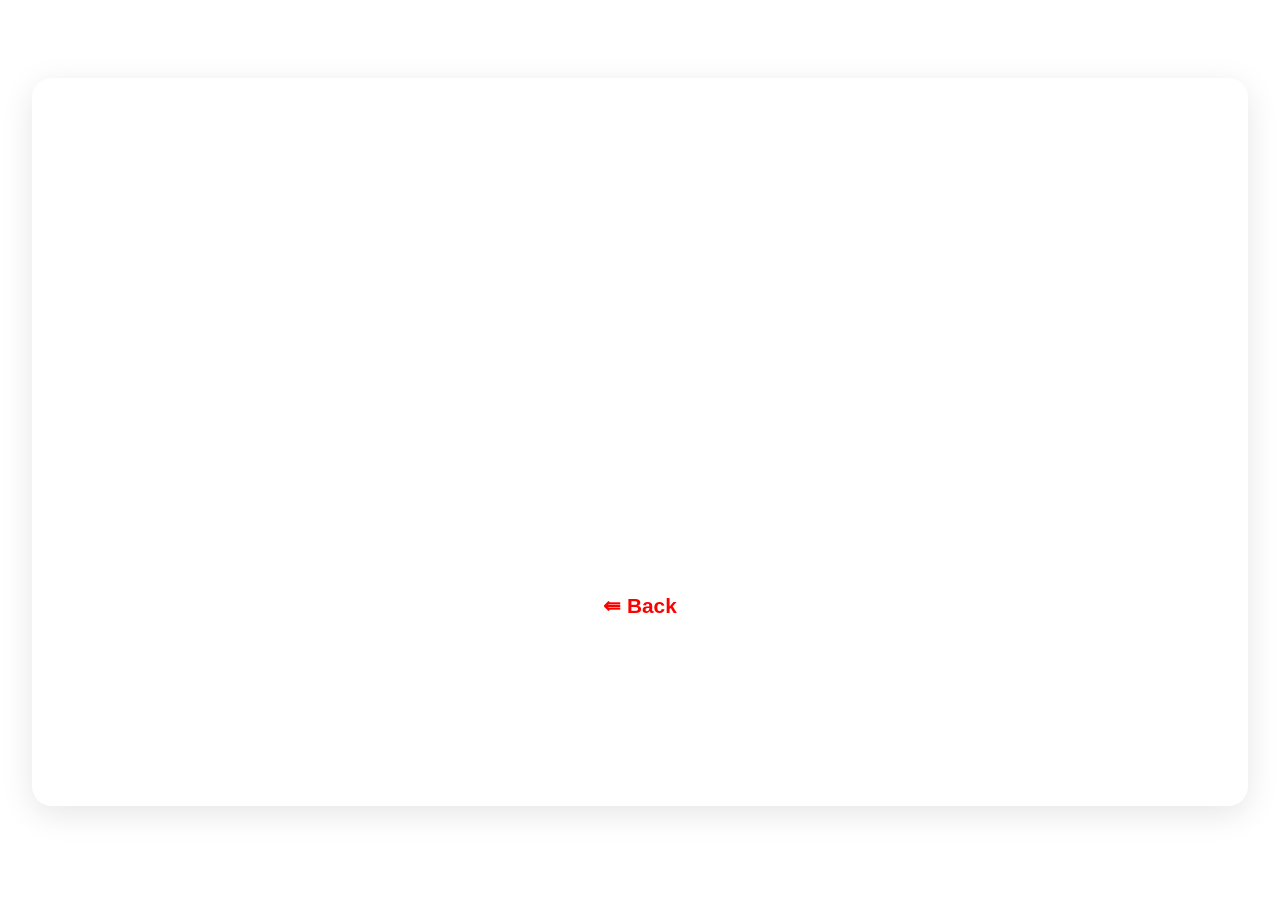
==== pages/about.html @ 546a97f0 "first commi" ====
<!doctype html>
<html lang="en">
  <head>
    <meta charset="UTF-8" />
    <meta name="viewport" content="width=device-width, initial-scale=1.0" />
    <title>About Us</title>
    <link rel="stylesheet" href="../css/pages.css" />
  </head>
  <body>
    <header class="page-header">
      <div class="padpart">
        <h1>About Our School</h1>
        <p>
          We are committed to raising future leaders through quality education,
          strong values, and a nurturing environment.
        </p>
        <p>
          City of Champions Academy is a forward-thinking institution dedicated
          to nurturing young minds and building future leaders. <p> Our school
          provides a safe, inclusive, and stimulating environment where every
          child is encouraged to explore their potential academically, socially,
          and morally. With a strong commitment to excellence, we combine a
          well-structured curriculum with modern teaching methods to ensure that
          our pupils receive a balanced and high-quality education.</p> <p>Beyond
          academics, we focus on character development, creativity, and
          discipline, equipping our students with the confidence and skills
          needed to succeed in an ever-changing world. At City of Champions
          Academy, we believe that every child is unique, and we are passionate
          about guiding each one towards a bright and successful future.
        </p>
        <div class="return-btn">
          <a href="#" onclick="history.back()"> &lAarr; Back </a>
        </div>
      </div>
    </header>
  </body>
</html>
---- css/pages.css ----
body {
  display: flex;
  flex-direction: column;
  margin: 0;
}

.page-header {
  display: flex;
  flex-direction: column;
  margin: 0;
  background: url("../images/books.jpg") center/cover no-repeat;
  justify-content: center;
  padding: 2rem;
  height: 91vh;
}

.padpart {
  background: linear-gradient(#aca696, rgb(36, 45, 66));
  padding: 3rem;
  border-radius: 2rem;
  height: 70vh;
  justify-content: center;
  align-items: center;
  justify-items: center;
  z-index: 1;
  animation: fadeInUp 1s ease-out;
  background: rgba(255, 255, 255, 0.1);
  backdrop-filter: blur(7px);
  border-radius: 20px;
  border: 1px solid rgba(255, 255, 255, 0.2);
  box-shadow: 0 8px 32px rgba(0, 0, 0, 0.1);
}

/*HEADER*/
.page-header1 {
  background-color: #182848;
  color: white;
  text-align: center;
  padding: 3rem 1rem;
  height: 90vh;
}
.page-header h1 {
  margin-bottom: 0.8rem;
  margin-top: 8rem;
  font-size: 3rem;
  font-family: "Franklin Gothic Medium", "Arial Narrow", Arial, sans-serif;
  color: rgb(255, 255, 255);
}

.page-header p {
  font-family: Verdana, Geneva, Tahoma, sans-serif;
  margin-bottom: 0;
  font-size: 1.2rem;
  color: white;
}

.page-content {
  max-width: 900px;
  margin: 2rem auto;
  padding: 1.5rem;
  background: white;
  border-raius: 10px;
  line-height: 1.6;
  box-shadow: 0 4px 10px rgba(0, 0, 0, 0.1);
}

.return-btn {
  display: flex;
  justify-items: center;
  justify-content: center;
  align-items: center;
  margin-top: 2rem;
}

.return-btn a {
  text-decoration: none;
  color: #ff0000;
  font-size: 1.3rem;
  font-family: "Franklin Gothic Medium", "Arial Narrow", Arial, sans-serif;
  font-weight: bold;
}
.return-btn a:hover {
  color: #3f4e61;
}

/*
:root {
  --primary: #1e3a8a;
  --secondary: #0ea5e9;
  --light: #f8fafc;
  --dark: #0f172a;
  --text: #334155;
}

* {
  margin: 0;
  padding: 0;
  box-sizing: border-box;
  font-family: "Segoe UI", sans-serif;
}


/* HEADER 
.header {
  background: white;
  padding: 1rem 3rem;
  box-shadow: 0 2px 10px rgba(0,0,0,0.05);
  display: flex;
  justify-content: space-between;
  align-items: center;
}

.header h1 {
  color: var(--primary);
}

.nav a {
  margin-left: 20px;
  text-decoration: none;
  color: var(--dark);
  font-weight: 500;
}

/* PAGE CONTAINER 
.page {
  max-width: 1000px;
  margin: 4rem auto;
  padding: 2rem;
  background: white;
  border-radius: 15px;
  box-shadow: 0 10px 30px rgba(0,0,0,0.08);
  text-align: center;
}

/* TITLES 
.page h2 {
  color: var(--primary);
  margin-bottom: 1rem;
}

.page p {
  line-height: 1.7;
  margin-bottom: 1rem;
}

/* BUTTON */
.btn {
  display: inline-block;
  margin-top: 1rem;
  padding: 10px 20px;
  background: var(--secondary);
  color: white;
  border-radius: 8px;
  text-decoration: none;
}

/* GRID (for pages like gallery/classes) */
.grid {
  display: grid;
  grid-template-columns: repeat(auto-fit, minmax(220px, 1fr));
  gap: 20px;
  margin-top: 2rem;
  color: black;
}

.card {
  background: #f1f5f9;
  padding: 20px;
  border-radius: 10px;
}

/* EVENTS PAGE */
.sch-events {
  display: flex;
  flex-direction: column;
  justify-content: center;
  align-items: center;
  padding: 2rem;
  background-color: #182848;
}

.page-header2 h1 {
  margin-bottom: 0;
  font-size: 3rem;
  font-family: "Franklin Gothic Medium", "Arial Narrow", Arial, sans-serif;
  color: rgb(241, 241, 241);
}

.page-header2 p {
  font-family: Verdana, Geneva, Tahoma, sans-serif;
  margin-top: 0;
  margin-bottom: 2rem;
  font-size: 1.2rem;
  color: white;
}

.events-container {
  max-width: 900px;
  margin: auto;
  display: grid;
  gap: 1.5rem;
}

/* EVENT CARD */
.event-card {
  display: flex;
  background: rgba(255, 255, 255, 0.9);
  border-radius: 12px;
  overflow: hidden;
  box-shadow: 0 4px 15px rgba(0, 0, 0, 0.2);
  transition: transform 0.3s;
}

.event-card:hover {
  transform: translateY(-5px);
}

/* DATE BOX */
.event-date {
  background: #4a94bd;
  color: white;
  padding: 1.5rem;
  text-align: center;
  min-width: 80px;
}

.event-date h2 {
  margin: 0;
  font-size: 2rem;
}

.event-date span {
  font-size: 1rem;
}

/* EVENT INFO */
.event-info {
  padding: 1.5rem;
}

.event-info h3 {
  margin-top: 0;
  color: #333;
  font-family: "Franklin Gothic Medium", "Arial Narrow", Arial, sans-serif;
}

.event-info p {
  color: #555;
  margin: 0.5rem 0;
  font-family: "Franklin Gothic Medium", "Arial Narrow", Arial, sans-serif;
}

.event-time {
  font-size: 0.9rem;
  color: #4a94bd;
  font-weight: bold;
}
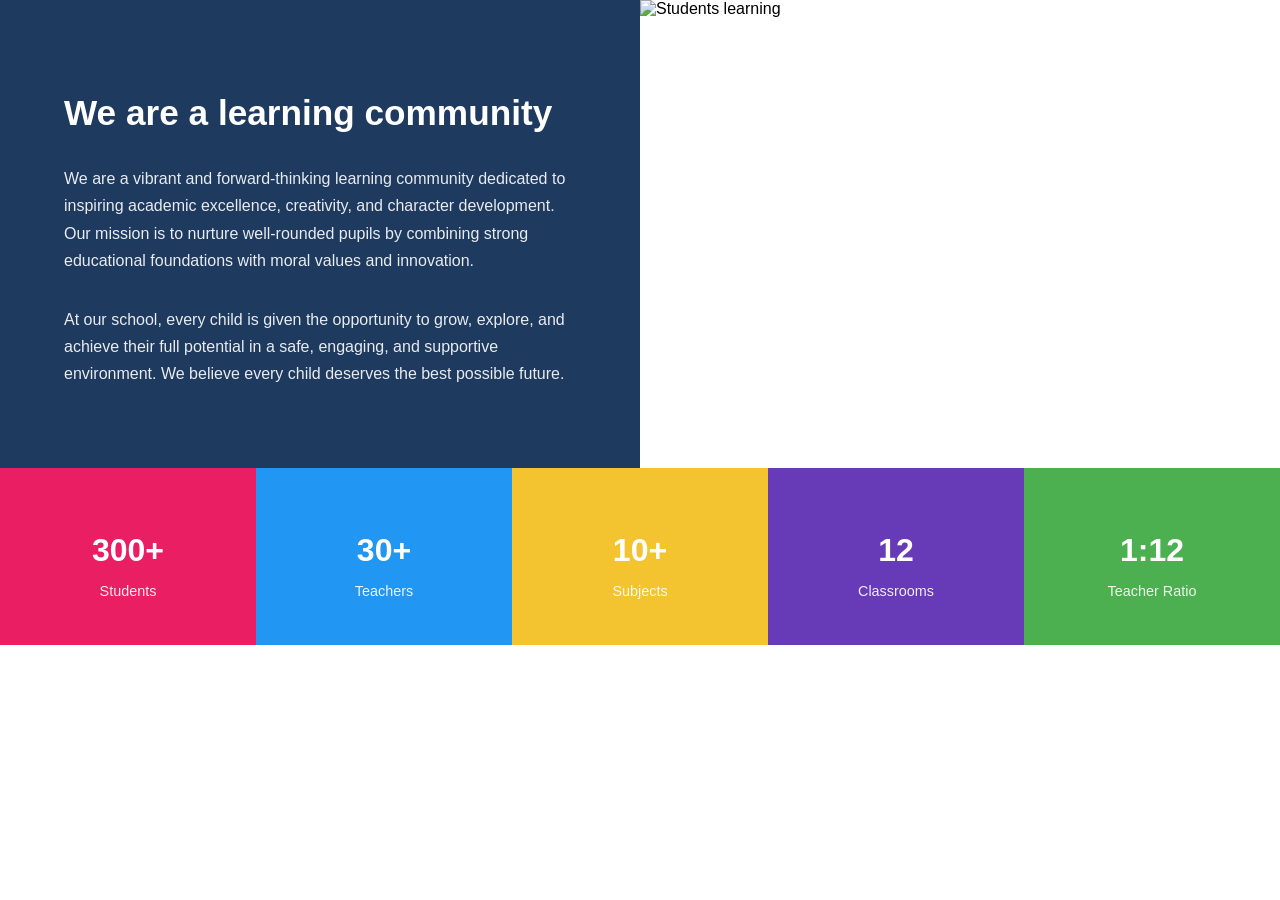
==== commit 8c883d42: "My school project" ====
--- a/pages/about.html
+++ b/pages/about.html
@@ -7,31 +7,65 @@
     <link rel="stylesheet" href="../css/pages.css" />
   </head>
   <body>
-    <header class="page-header">
-      <div class="padpart">
-        <h1>About Our School</h1>
-        <p>
-          We are committed to raising future leaders through quality education,
-          strong values, and a nurturing environment.
-        </p>
-        <p>
-          City of Champions Academy is a forward-thinking institution dedicated
-          to nurturing young minds and building future leaders. <p> Our school
-          provides a safe, inclusive, and stimulating environment where every
-          child is encouraged to explore their potential academically, socially,
-          and morally. With a strong commitment to excellence, we combine a
-          well-structured curriculum with modern teaching methods to ensure that
-          our pupils receive a balanced and high-quality education.</p> <p>Beyond
-          academics, we focus on character development, creativity, and
-          discipline, equipping our students with the confidence and skills
-          needed to succeed in an ever-changing world. At City of Champions
-          Academy, we believe that every child is unique, and we are passionate
-          about guiding each one towards a bright and successful future.
-        </p>
-        <div class="return-btn">
-          <a href="#" onclick="history.back()"> &lAarr; Back </a>
-        </div>
-      </div>
-    </header>
+    <section class="about-section">
+
+  <!-- TOP CONTENT -->
+  <div class="about-container">
+    
+    <!-- LEFT TEXT -->
+    <div class="about-text">
+      <h2>We are a learning community</h2>
+      <p>
+        We are a vibrant and forward-thinking learning community dedicated to 
+        inspiring academic excellence, creativity, and character development. 
+        Our mission is to nurture well-rounded pupils by combining strong 
+        educational foundations with moral values and innovation.
+      </p>
+
+      <p>
+        At our school, every child is given the opportunity to grow, explore, 
+        and achieve their full potential in a safe, engaging, and supportive 
+        environment. We believe every child deserves the best possible future.
+      </p>
+    </div>
+
+    <!-- RIGHT IMAGE -->
+    <div class="about-media">
+      <img src="../images/books.jpg" alt="Students learning">
+    </div>
+
+  </div>
+
+  <!-- STATS SECTION -->
+  <div class="stats-container">
+
+    <div class="stat-card pink">
+      <h3>300+</h3>
+      <p>Students</p>
+    </div>
+
+    <div class="stat-card blue">
+      <h3>30+</h3>
+      <p>Teachers</p>
+    </div>
+
+    <div class="stat-card yellow">
+      <h3>10+</h3>
+      <p>Subjects</p>
+    </div>
+
+    <div class="stat-card purple">
+      <h3>12</h3>
+      <p>Classrooms</p>
+    </div>
+
+    <div class="stat-card green">
+      <h3>1:12</h3>
+      <p>Teacher Ratio</p>
+    </div>
+
+  </div>
+
+</section>
   </body>
 </html>
--- a/css/pages.css
+++ b/css/pages.css
@@ -177,6 +177,7 @@
   align-items: center;
   padding: 2rem;
   background-color: #182848;
+  height: 90vh;
 }
 
 .page-header2 h1 {
@@ -184,6 +185,7 @@
   font-size: 3rem;
   font-family: "Franklin Gothic Medium", "Arial Narrow", Arial, sans-serif;
   color: rgb(241, 241, 241);
+  margin-left: 4rem;
 }
 
 .page-header2 p {
@@ -196,9 +198,10 @@
 
 .events-container {
   max-width: 900px;
-  margin: auto;
-  display: grid;
+  display: grid;
+  grid-template-columns: repeat(2, 1fr);
   gap: 1.5rem;
+  justify-content: center;
 }
 
 /* EVENT CARD */
@@ -209,6 +212,8 @@
   overflow: hidden;
   box-shadow: 0 4px 15px rgba(0, 0, 0, 0.2);
   transition: transform 0.3s;
+  width: 40rem;
+  height: 9rem;
 }
 
 .event-card:hover {
@@ -221,7 +226,7 @@
   color: white;
   padding: 1.5rem;
   text-align: center;
-  min-width: 80px;
+  min-width: 40px;
 }
 
 .event-date h2 {
@@ -255,3 +260,221 @@
   color: #4a94bd;
   font-weight: bold;
 }
+
+.about-section {
+  font-family: 'Segoe UI', sans-serif;
+}
+
+/* TOP LAYOUT */
+.about-container {
+  display: grid;
+  grid-template-columns: 1fr 1fr;
+  min-height: 400px;
+}
+
+/* TEXT SIDE */
+.about-text {
+  background: #1e3a5f;
+  color: white;
+  padding: 4rem;
+  display: flex;
+  flex-direction: column;
+  justify-content: center;
+}
+
+.about-text h2 {
+  font-size: 2.2rem;
+  margin-bottom: 1rem;
+}
+
+.about-text p {
+  line-height: 1.7;
+  margin-bottom: 1rem;
+  opacity: 0.9;
+}
+
+/* IMAGE SIDE */
+.about-media img {
+  width: 100%;
+  height: 100%;
+  object-fit: cover;
+}
+
+/* STATS SECTION */
+.stats-container {
+  display: grid;
+  grid-template-columns: repeat(5, 1fr);
+}
+
+.stat-card {
+  text-align: center;
+  padding: 2rem;
+  color: white;
+}
+
+.stat-card h3 {
+  font-size: 2rem;
+  margin-bottom: 0.5rem;
+}
+
+.stat-card p {
+  font-size: 0.9rem;
+  opacity: 0.9;
+}
+
+/* COLORS */
+.pink { background: #e91e63; }
+.blue { background: #2196f3; }
+.yellow { background: #f4c430; }
+.purple { background: #673ab7; }
+.green { background: #4caf50; }
+
+/* RESPONSIVE */
+@media (max-width: 900px) {
+  .about-container {
+    grid-template-columns: 1fr;
+  }
+
+  .stats-container {
+    grid-template-columns: repeat(2, 1fr);
+  }
+}
+
+/* SECTION BACKGROUND */
+.gallery-section {
+  background: #f9fbfd;
+  padding: 4rem 2rem;
+  min-height: 100vh;
+  font-family: "Segoe UI", sans-serif;
+}
+
+/* CONTAINER */
+.gallery-container {
+  max-width: 1000px;
+  margin: auto;
+  text-align: center;
+}
+
+/* TITLE */
+.gallery-container h1 {
+  font-size: 2.5rem;
+  color: #2c6e6f;
+  margin-bottom: 0.5rem;
+}
+
+/* SUBTITLE */
+.subtitle {
+  color: #777;
+  margin-bottom: 3rem;
+}
+
+/* GRID */
+.gallery-grid {
+  display: grid;
+  grid-template-columns: repeat(2, 1fr);
+  gap: 1.5rem;
+}
+
+/* CARD */
+.gallery-card {
+  border-radius: 15px;
+  overflow: hidden;
+  background: white;
+  box-shadow: 0 10px 25px rgba(0,0,0,0.08);
+  transition: transform 0.3s ease, box-shadow 0.3s ease;
+}
+
+/* IMAGE */
+.gallery-card img {
+  width: 100%;
+  height: 220px;
+  object-fit: cover;
+  display: block;
+}
+
+/* HOVER EFFECT */
+.gallery-card:hover {
+  transform: translateY(-8px) scale(1.02);
+  box-shadow: 0 15px 35px rgba(0,0,0,0.15);
+}
+
+/* RESPONSIVE */
+@media (max-width: 768px) {
+  .gallery-grid {
+    grid-template-columns: 1fr;
+  }
+}
+
+.vision-section {
+  padding: 5rem 2rem;
+  background: linear-gradient(to right, #3f4e61, #4994bc);
+  font-family: "Segoe UI", sans-serif;
+  text-align: center;
+}
+
+/* TITLE */
+.vision-title {
+  font-size: 3rem;
+  color: white;
+  margin-bottom: 3rem;
+  margin-top: 0;
+  font-weight: bold;
+}
+
+/* GRID */
+.vision-grid {
+  display: grid;
+  grid-template-columns: repeat(2, 1fr);
+  gap: 2rem;
+  max-width: 1100px;
+  margin: auto;
+}
+
+/* CARD */
+.vision-card {
+  background: white;
+  border-radius: 20px;
+  text-align: left;
+  box-shadow: 0 10px 30px rgba(0,0,0,0.08);
+  transition: 0.3s ease;
+  position: relative;
+}
+
+/* IMAGE */
+.vision-card img {
+  width: 100%;
+  height: 180px;
+  object-fit: cover;
+  border-radius: 15px;
+  margin-bottom: 1rem;
+}
+
+/* TITLE */
+.vision-card h3 {
+  color: #333;
+  margin-bottom: 0;
+  margin-top: 0;
+  margin-left: 20px;
+}
+
+/* TEXT */
+.vision-card p {
+  color: #555;
+  line-height: 1.6;
+  margin-top: 10px;
+  margin-left: 20px;
+}
+
+/* HOVER */
+.vision-card:hover {
+  transform: translateY(-10px);
+  box-shadow: 0 15px 40px rgba(0,0,0,0.15);
+}
+
+/* RESPONSIVE */
+@media (max-width: 768px) {
+  .vision-grid {
+    grid-template-columns: 1fr;
+  }
+}
+
